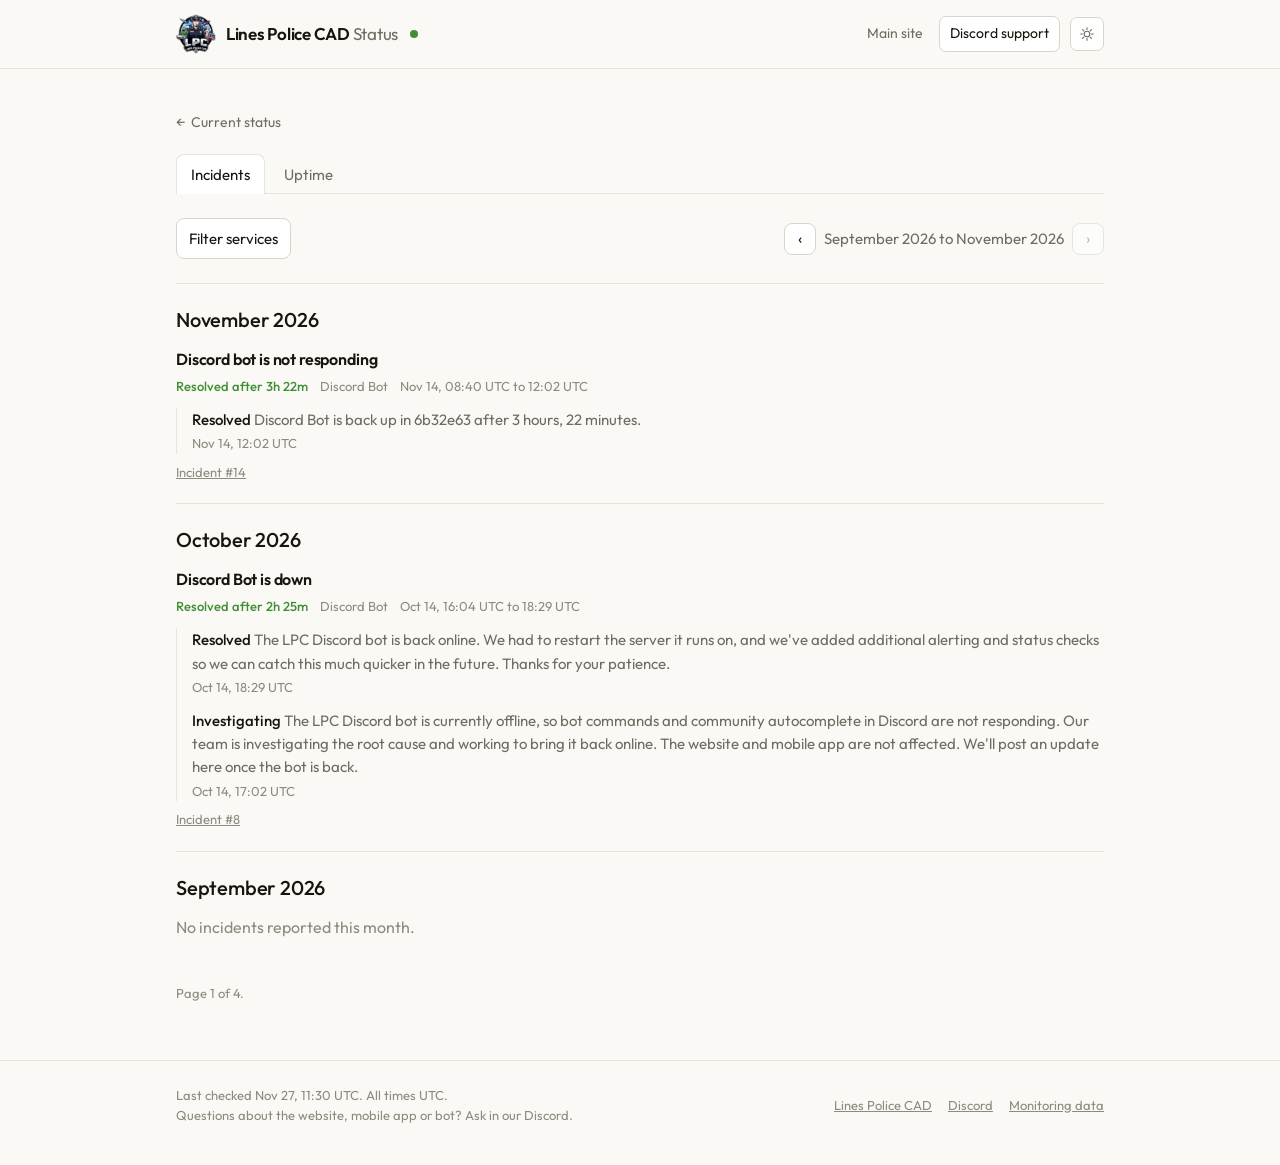
==== history/index.html @ 560a01b2 "deploy: f888c0a85e257b097f1a592a156c5e5d14d640ba" ====
<!doctype html>
<html lang="en">
<head>
<meta charset="utf-8">
<meta name="viewport" content="width=device-width, initial-scale=1">
<title>Incident history</title>
<meta name="description" content="Every incident recorded for Lines Police CAD, by month.">
<meta name="theme-color" content="#faf9f5">
<meta property="og:title" content="Incident history">
<meta property="og:description" content="Every incident recorded for Lines Police CAD, by month.">
<meta property="og:type" content="website">
<link rel="icon" href="../assets/lpc-logo.png">
<link rel="apple-touch-icon" href="../assets/lpc-logo.png">
<link rel="preconnect" href="https://fonts.googleapis.com">
<link rel="preconnect" href="https://fonts.gstatic.com" crossorigin>
<link rel="stylesheet" href="https://fonts.googleapis.com/css2?family=Outfit:wght@400;500;600&display=swap">
<link rel="stylesheet" href="../styles.css?v=1795838152975">
<script>
  // Applied before the first paint so a dark-mode visitor never sees a white
  // flash. The page follows the system setting until someone picks a side.
  try {
    var saved = localStorage.getItem("lpc-status-theme");
    if (saved === "dark" || saved === "light") document.documentElement.dataset.theme = saved;
  } catch (e) {}
</script>
</head>
<body>
<a class="skip" href="#content">Skip to service status</a>

<header class="masthead">
  <div class="wrap masthead-inner">
    <a class="brand" href="../">
      <img class="brand-logo" src="../assets/lpc-logo.png" alt="" width="40" height="40">
      <span class="brand-name">Lines Police CAD <span>Status</span></span>
      <span class="brand-dot mark-up" aria-hidden="true"></span>
    </a>
    <nav class="masthead-nav">
      <a href="https://www.linespolice-cad.com">Main site</a>
      <a class="btn" href="https://discord.gg/Y9ytW2ZMp4">Discord support</a>
      <button class="theme-toggle" type="button" aria-label="Switch between light and dark">
        <svg class="icon-sun" viewBox="0 0 24 24" aria-hidden="true" focusable="false"><circle cx="12" cy="12" r="4.2"/><path d="M12 2.6v2.6M12 18.8v2.6M2.6 12h2.6M18.8 12h2.6M5.3 5.3l1.9 1.9M16.8 16.8l1.9 1.9M18.7 5.3l-1.9 1.9M7.2 16.8l-1.9 1.9"/></svg>
        <svg class="icon-moon" viewBox="0 0 24 24" aria-hidden="true" focusable="false"><path d="M20 14.4A8.4 8.4 0 0 1 9.6 4a8.4 8.4 0 1 0 10.4 10.4z"/></svg>
      </button>
    </nav>
  </div>
</header>

<main id="content">
  <div class="wrap">
    <a class="back" href="../">Current status</a>
    
    <nav class="tabs">
      <a class="tab tab-on" href="../history/" aria-current="page">Incidents</a>
      <a class="tab" href="../uptime/">Uptime</a>
    </nav>

    <div class="controls">
      <details class="filter">
        <summary>Filter services</summary>
        <div class="filter-menu">
          <label><input type="checkbox" value="police-cad-frontend" checked> Police CAD Frontend</label>
          <label><input type="checkbox" value="police-cad-api" checked> Police CAD API</label>
          <label><input type="checkbox" value="discord-bot" checked> Discord Bot</label>
        </div>
      </details>
      <div class="window-nav">
        <a href="../history/2/" aria-label="Earlier months">&#8249;</a>
        <span>September 2026 to November 2026</span>
        <span class="disabled" aria-hidden="true">&#8250;</span>
      </div>
    </div>

    <div id="history">
      <section class="month-incidents">
        <h3>November 2026</h3>
        
        <article class="incident" data-slug="discord-bot">
          <h4>Discord bot is not responding</h4>
          <p class="incident-meta">
            <span class="outcome">Resolved after 3h 22m</span>
            <span>Discord Bot</span>
            <span>Nov 14, 08:40 UTC to 12:02 UTC</span>
          </p>
          <ul class="updates">
            <li>
              <p><span class="update-label">Resolved</span> Discord Bot is back up in 6b32e63 after 3 hours, 22 minutes.</p>
              <time>Nov 14, 12:02 UTC</time>
            </li>
          </ul>
          <a class="incident-link" href="https://github.com/Linesmerrill/police-cad-status/issues/14">Incident #14</a>
        </article>
        
      </section>
      <section class="month-incidents">
        <h3>October 2026</h3>
        
        <article class="incident" data-slug="discord-bot">
          <h4>Discord Bot is down</h4>
          <p class="incident-meta">
            <span class="outcome">Resolved after 2h 25m</span>
            <span>Discord Bot</span>
            <span>Oct 14, 16:04 UTC to 18:29 UTC</span>
          </p>
          <ul class="updates">
            <li>
              <p><span class="update-label">Resolved</span> The LPC Discord bot is back online. We had to restart the server it runs on, and we've added additional alerting and status checks so we can catch this much quicker in the future. Thanks for your patience.</p>
              <time>Oct 14, 18:29 UTC</time>
            </li>
            <li>
              <p><span class="update-label">Investigating</span> The LPC Discord bot is currently offline, so bot commands and community autocomplete in Discord are not responding. Our team is investigating the root cause and working to bring it back online. The website and mobile app are not affected. We'll post an update here once the bot is back.</p>
              <time>Oct 14, 17:02 UTC</time>
            </li>
          </ul>
          <a class="incident-link" href="https://github.com/Linesmerrill/police-cad-status/issues/8">Incident #8</a>
        </article>
        
      </section>
      <section class="month-incidents">
        <h3>September 2026</h3>
        <p class="muted">No incidents reported this month.</p>
      </section></div>

    <p class="muted page-count">Page 1 of 4.</p>

    <script>
      (function () {
        // ?page=N is the URL people tend to type; send them to the page itself.
        var asked = new URLSearchParams(location.search).get("page");
        var here = 1;
        if (asked && Number(asked) !== here && Number(asked) >= 1) {
          var target = Number(asked) === 1 ? "../history/" : "../history/" + Number(asked) + "/";
          location.replace(target);
          return;
        }

        // The filter hides incidents in the page rather than reloading it, so
        // without JavaScript every incident is simply shown.
        var boxes = Array.prototype.slice.call(document.querySelectorAll(".filter input"));
        function apply() {
          var on = boxes.filter(function (b) { return b.checked; }).map(function (b) { return b.value; });
          document.querySelectorAll(".incident[data-slug]").forEach(function (card) {
            card.hidden = on.indexOf(card.dataset.slug) === -1;
          });
          document.querySelectorAll(".month-incidents").forEach(function (section) {
            var any = section.querySelector(".incident:not([hidden])");
            var empty = section.querySelector(".filtered-empty");
            if (!any && !empty) {
              var p = document.createElement("p");
              p.className = "muted filtered-empty";
              p.textContent = "No incidents for the selected services.";
              section.appendChild(p);
            } else if (any && empty) {
              empty.remove();
            }
          });
        }
        boxes.forEach(function (box) { box.addEventListener("change", apply); });
      })();
    </script>
  </div>
</main>

<footer class="footer">
  <div class="wrap footer-inner">
    <p>
      Last checked Nov 27, 11:30 UTC. All times UTC.<br>
      Questions about the website, mobile app or bot? Ask in our Discord.
    </p>
    <nav>
      <a href="https://www.linespolice-cad.com">Lines Police CAD</a>
      <a href="https://discord.gg/Y9ytW2ZMp4">Discord</a>
      <a href="https://github.com/Linesmerrill/police-cad-status">Monitoring data</a>
    </nav>
  </div>
</footer>

<div class="tip" role="status" aria-live="off" hidden>
  <p class="tip-date"></p>
  <p class="tip-note"></p>
</div>

<script>
  // The toggle flips the current appearance, whether that came from the system
  // or from an earlier choice, and remembers it.
  (function () {
    var button = document.querySelector(".theme-toggle");
    if (!button) return;
    var root = document.documentElement;
    var dark = window.matchMedia("(prefers-color-scheme: dark)");
    var isDark = function () {
      return root.dataset.theme ? root.dataset.theme === "dark" : dark.matches;
    };
    var label = function () {
      button.setAttribute("aria-label", isDark() ? "Switch to light appearance" : "Switch to dark appearance");
    };
    button.addEventListener("click", function () {
      root.dataset.theme = isDark() ? "light" : "dark";
      try {
        localStorage.setItem("lpc-status-theme", root.dataset.theme);
      } catch (e) {}
      label();
    });
    dark.addEventListener("change", label);
    label();
  })();

  // A dropdown left open follows the usual rule: clicking away, or Escape,
  // closes it. Only the filter, never the "show all" disclosures, which are
  // content someone opened deliberately.
  (function () {
    function closeAll() {
      document.querySelectorAll("details.filter[open]").forEach(function (d) {
        d.open = false;
      });
    }
    document.addEventListener("click", function (event) {
      document.querySelectorAll("details.filter[open]").forEach(function (d) {
        if (!d.contains(event.target)) d.open = false;
      });
    });
    document.addEventListener("keydown", function (event) {
      if (event.key === "Escape") closeAll();
    });
  })();

  // One tooltip, moved to whichever bar is under the pointer. The text is on
  // the bar itself, so this only positions and shows it; a bar near an edge is
  // nudged back inside the viewport rather than hanging off it.
  (function () {
    var tip = document.querySelector(".tip");
    if (!tip) return;
    var dateEl = tip.querySelector(".tip-date");
    var noteEl = tip.querySelector(".tip-note");

    function show(bar) {
      dateEl.textContent = bar.dataset.date || "";
      noteEl.textContent = bar.dataset.note || "";
      tip.hidden = false;
      var b = bar.getBoundingClientRect();
      var t = tip.getBoundingClientRect();
      var left = b.left + b.width / 2 - t.width / 2;
      left = Math.min(Math.max(8, left), window.innerWidth - t.width - 8);
      var top = b.top - t.height - 10;
      var below = top < 8;
      if (below) top = b.bottom + 10;
      tip.classList.toggle("tip-below", below);
      tip.style.left = Math.round(left + window.scrollX) + "px";
      tip.style.top = Math.round(top + window.scrollY) + "px";
      tip.style.setProperty("--arrow", Math.round(b.left + b.width / 2 + window.scrollX - left - window.scrollX) + "px");
    }

    function hide() {
      tip.hidden = true;
    }

    document.addEventListener("mouseover", function (event) {
      var bar = event.target.closest(".bar");
      if (bar) show(bar);
    });
    document.addEventListener("mouseout", function (event) {
      if (event.target.closest(".bar")) hide();
    });
    window.addEventListener("scroll", hide, { passive: true });
  })();
</script>
</body>
</html>
---- styles.css ----
/* Lines Police CAD status page.
 *
 * A status page is read in a hurry by someone who wants one fact, so the page
 * spends its weight on that: the banner and the strips carry the colour, and
 * everything around them stays quiet. Light by default, dark when the reader's
 * system or the toggle says so.
 */

:root {
  --bg: #faf9f5;
  --surface: #ffffff;
  --line: #e7e4da;
  --line-strong: #d9d5c8;
  --text: #16160f;
  --muted: #6f6d62;
  --faint: #8d8a7e;

  --up: #3f8f34;
  --up-soft: #e4f0dc;
  --minor: #b99a1f;
  --moderate: #d98324;
  --major: #e0652c;
  --down: #cf3b30;
  --down-soft: #fbe6e3;
  --nodata: #ddd9cd;

  --radius: 10px;
  --shadow: 0 1px 2px rgba(22, 22, 15, 0.05);
  --wrap: 60rem;
}

:root:not([data-theme="light"]) {
  color-scheme: light;
}

@media (prefers-color-scheme: dark) {
  :root:not([data-theme="light"]) {
    color-scheme: dark;
    --bg: #15150f;
    --surface: #1d1d16;
    --line: #2e2e24;
    --line-strong: #3b3b2f;
    --text: #f3f1e9;
    --muted: #a5a294;
    --faint: #8a8779;

    --up: #68b355;
    --up-soft: #23301d;
    --minor: #d2b440;
    --moderate: #e2984a;
    --major: #e8784a;
    --down: #e4584c;
    --down-soft: #33201d;
    --nodata: #33332a;
    --shadow: none;
  }
}

:root[data-theme="dark"] {
  color-scheme: dark;
  --bg: #15150f;
  --surface: #1d1d16;
  --line: #2e2e24;
  --line-strong: #3b3b2f;
  --text: #f3f1e9;
  --muted: #a5a294;
  --faint: #8a8779;

  --up: #68b355;
  --up-soft: #23301d;
  --minor: #d2b440;
  --moderate: #e2984a;
  --major: #e8784a;
  --down: #e4584c;
  --down-soft: #33201d;
  --nodata: #33332a;
  --shadow: none;
}

* {
  box-sizing: border-box;
}

body {
  margin: 0;
  background: var(--bg);
  color: var(--text);
  font-family: Outfit, "Helvetica Neue", Helvetica, Arial, sans-serif;
  font-size: 1rem;
  line-height: 1.55;
  -webkit-font-smoothing: antialiased;
}

h2,
h3,
h4 {
  margin: 0;
  font-weight: 500;
  letter-spacing: -0.01em;
}

a {
  color: inherit;
}

.wrap {
  width: 100%;
  max-width: var(--wrap);
  margin: 0 auto;
  padding: 0 1rem;
}

.skip {
  position: absolute;
  left: -9999px;
}

.skip:focus {
  left: 1rem;
  top: 1rem;
  z-index: 2;
  padding: 0.5rem 0.75rem;
  background: var(--surface);
  border: 1px solid var(--line-strong);
  border-radius: 8px;
}

/* ------------------------------------------------------------- masthead -- */

.masthead {
  border-bottom: 1px solid var(--line);
  background: var(--bg);
}

.masthead-inner {
  display: flex;
  align-items: center;
  justify-content: space-between;
  gap: 1rem;
  min-height: 4.25rem;
}

.brand {
  display: inline-flex;
  align-items: center;
  gap: 0.625rem;
  text-decoration: none;
}

.brand-logo {
  width: 2.5rem;
  height: 2.5rem;
  display: block;
}

/* The dot carries the overall state, so a tab left open on the page still
   says something at a glance. */
.brand-dot {
  width: 0.5rem;
  height: 0.5rem;
  margin-left: 0.125rem;
  border-radius: 50%;
  background: var(--up);
}

.mark-degraded {
  background: var(--moderate);
}

.mark-down {
  background: var(--down);
}

.brand-name {
  font-size: 1.0625rem;
  font-weight: 600;
  letter-spacing: -0.015em;
}

.brand-name span {
  font-weight: 400;
  color: var(--muted);
}

.masthead-nav {
  display: flex;
  align-items: center;
  gap: 0.375rem;
}

.masthead-nav > a {
  padding: 0.4rem 0.625rem;
  border-radius: 7px;
  font-size: 0.875rem;
  color: var(--muted);
  text-decoration: none;
}

.masthead-nav > a:hover {
  color: var(--text);
  background: var(--surface);
}

.masthead-nav .btn {
  border: 1px solid var(--line-strong);
  color: var(--text);
  background: var(--surface);
}

.theme-toggle {
  display: inline-grid;
  place-items: center;
  width: 2.125rem;
  height: 2.125rem;
  margin-left: 0.25rem;
  padding: 0;
  border: 1px solid var(--line-strong);
  border-radius: 7px;
  background: var(--surface);
  color: var(--muted);
  cursor: pointer;
}

.theme-toggle:hover {
  color: var(--text);
}

.theme-toggle svg {
  width: 1rem;
  height: 1rem;
  fill: none;
  stroke: currentColor;
  stroke-width: 1.7;
  stroke-linecap: round;
}

.theme-toggle .icon-moon {
  display: none;
}

@media (prefers-color-scheme: dark) {
  :root:not([data-theme="light"]) .theme-toggle .icon-sun {
    display: none;
  }
  :root:not([data-theme="light"]) .theme-toggle .icon-moon {
    display: block;
  }
}

:root[data-theme="dark"] .theme-toggle .icon-sun {
  display: none;
}

:root[data-theme="dark"] .theme-toggle .icon-moon {
  display: block;
}

/* --------------------------------------------------------------- banner -- */

main {
  padding: 2.5rem 0 3.5rem;
}

.banner {
  display: flex;
  align-items: center;
  padding: 1rem 1.25rem;
  border-radius: var(--radius);
  background: var(--up);
  color: #fff;
}

.banner h2 {
  font-size: 1.25rem;
  font-weight: 500;
}

.banner-degraded {
  background: var(--moderate);
}

.banner-down {
  background: var(--down);
}

.caption {
  margin: 1.75rem 0 0.625rem;
  text-align: right;
  font-size: 0.8125rem;
  color: var(--faint);
}

/* ------------------------------------------------------------- services -- */

.services {
  display: grid;
  gap: 0.625rem;
}

.service {
  display: block;
  padding: 1rem 1.125rem 0.875rem;
  border: 1px solid var(--line);
  border-radius: var(--radius);
  background: var(--surface);
  box-shadow: var(--shadow);
  color: inherit;
  text-decoration: none;
  transition: border-color 0.12s ease;
}

a.service:hover {
  border-color: var(--line-strong);
}

a.service:hover .service-name {
  text-decoration: underline;
  text-underline-offset: 3px;
}

.service-head {
  display: flex;
  align-items: baseline;
  justify-content: space-between;
  gap: 1rem;
  margin-bottom: 0.875rem;
}

.service-name {
  font-size: 1rem;
  font-weight: 500;
}

.pill {
  flex: none;
  font-size: 0.8125rem;
  color: var(--up);
}

.pill-degraded {
  color: var(--moderate);
}

.pill-down {
  color: var(--down);
}

/* The 90 bars share the width rather than scrolling, so the strip reads the
   same on a phone as on a desktop: narrower bars, same 90 days. */
.strip {
  display: flex;
  gap: 2px;
  height: 2.125rem;
}

.bar {
  flex: 1 1 0;
  min-width: 2px;
  border-radius: 1px;
  background: var(--up);
}

.bar-minor {
  background: var(--minor);
}

.bar-moderate {
  background: var(--moderate);
}

.bar-major {
  background: var(--major);
}

.bar-down {
  background: var(--down);
}

.bar-nodata {
  background: var(--nodata);
}

.strip-legend {
  margin: 0.5rem 0 0;
  display: flex;
  align-items: center;
  gap: 0.625rem;
  margin-top: 0.5rem;
  font-size: 0.8125rem;
  color: var(--faint);
}

.strip-legend .rule {
  flex: 1 1 auto;
  height: 1px;
  background: var(--line);
}

.strip-legend .uptime {
  flex: none;
  color: var(--muted);
}

/* ------------------------------------------------------------ incidents -- */

.section-title {
  margin: 3rem 0 0.5rem;
  font-size: 1.5rem;
}

.day {
  padding: 1.25rem 0;
  border-top: 1px solid var(--line);
}

.day h3 {
  margin-bottom: 0.5rem;
  font-size: 1.0625rem;
}

.muted {
  margin: 0;
  color: var(--faint);
}

.incident + .incident {
  margin-top: 1.25rem;
}

.incident h4 {
  font-size: 1rem;
  font-weight: 600;
}

.incident-meta {
  display: flex;
  flex-wrap: wrap;
  gap: 0.25rem 0.75rem;
  margin: 0.25rem 0 0;
  font-size: 0.8125rem;
  color: var(--faint);
}

.incident-meta .outcome {
  font-weight: 500;
  color: var(--up);
}

.incident-meta .outcome-open {
  color: var(--down);
}

.updates {
  margin: 0.75rem 0 0;
  padding: 0 0 0 0.9375rem;
  list-style: none;
  border-left: 1px solid var(--line);
}

.updates li + li {
  margin-top: 0.75rem;
}

.updates p {
  margin: 0;
  font-size: 0.9375rem;
  color: var(--muted);
}

.updates time {
  display: block;
  margin-top: 0.125rem;
  font-size: 0.8125rem;
  color: var(--faint);
}

.update-label {
  font-weight: 500;
  color: var(--text);
}

.incident-link {
  display: inline-block;
  margin-top: 0.5rem;
  font-size: 0.8125rem;
  color: var(--faint);
}

/* --------------------------------------------------- one service's page -- */

.back {
  display: inline-block;
  margin-bottom: 1.25rem;
  font-size: 0.875rem;
  color: var(--muted);
  text-decoration: none;
}

.back::before {
  content: "\2190";
  margin-right: 0.375rem;
}

.back:hover {
  color: var(--text);
}

.service-hero {
  display: flex;
  align-items: baseline;
  justify-content: space-between;
  gap: 1rem;
}

.service-hero h2 {
  font-size: 1.75rem;
}

.service-sub {
  margin: 0.25rem 0 1.5rem;
  font-size: 0.875rem;
  color: var(--faint);
}

.service-sub .host {
  color: var(--muted);
}

.stats {
  display: grid;
  grid-template-columns: repeat(4, 1fr);
  gap: 0.625rem;
}

.stat {
  display: flex;
  flex-direction: column;
  gap: 0.125rem;
  padding: 0.875rem 1rem;
  border: 1px solid var(--line);
  border-radius: var(--radius);
  background: var(--surface);
  box-shadow: var(--shadow);
}

.stat-value {
  font-size: 1.375rem;
  font-weight: 500;
  letter-spacing: -0.02em;
}

.stat-label {
  font-size: 0.8125rem;
  color: var(--faint);
}

.panel {
  margin-top: 0.625rem;
  padding: 1rem 1.125rem 1.125rem;
  border: 1px solid var(--line);
  border-radius: var(--radius);
  background: var(--surface);
  box-shadow: var(--shadow);
}

.panel h3 {
  margin-bottom: 0.875rem;
  font-size: 0.9375rem;
  color: var(--muted);
}

/* Horizontal bars: label, track, figure. Used for response times and for the
   days that had downtime, which are the two things there is real data for. */
.chart-rows {
  display: grid;
  gap: 0.5rem;
}

.chart-row {
  display: grid;
  grid-template-columns: 6.5rem 1fr 4.5rem;
  align-items: center;
  gap: 0.75rem;
  font-size: 0.875rem;
}

.chart-label {
  color: var(--muted);
}

.chart-track {
  height: 0.625rem;
  border-radius: 999px;
  background: var(--line);
  overflow: hidden;
}

.chart-fill {
  display: block;
  height: 100%;
  border-radius: 999px;
  background: var(--up);
}

.chart-fill-minor {
  background: var(--minor);
}

.chart-fill-moderate {
  background: var(--moderate);
}

.chart-fill-major {
  background: var(--major);
}

.chart-fill-down {
  background: var(--down);
}

.chart-value {
  text-align: right;
  color: var(--muted);
  font-variant-numeric: tabular-nums;
}

/* ------------------------------------------- uptime and incident history -- */

.sr-only {
  position: absolute;
  width: 1px;
  height: 1px;
  overflow: hidden;
  clip: rect(0 0 0 0);
  white-space: nowrap;
}

.tabs {
  display: flex;
  gap: 0.25rem;
  margin: 0 0 1.5rem;
  border-bottom: 1px solid var(--line);
}

.tab {
  padding: 0.5rem 0.875rem;
  border: 1px solid transparent;
  border-bottom: 0;
  border-radius: 8px 8px 0 0;
  margin-bottom: -1px;
  font-size: 0.9375rem;
  color: var(--muted);
  text-decoration: none;
}

.tab:hover {
  color: var(--text);
}

.tab-on {
  border-color: var(--line);
  background: var(--surface);
  color: var(--text);
}

.controls {
  display: flex;
  align-items: center;
  justify-content: space-between;
  gap: 1rem;
  flex-wrap: wrap;
  margin-bottom: 1.5rem;
}

.field select,
.filter > summary {
  appearance: none;
  padding: 0.5rem 0.75rem;
  border: 1px solid var(--line-strong);
  border-radius: 8px;
  background: var(--surface);
  color: var(--text);
  font: inherit;
  font-size: 0.9375rem;
  cursor: pointer;
}

.field select {
  padding-right: 2rem;
  background-image: linear-gradient(45deg, transparent 50%, currentColor 50%), linear-gradient(135deg, currentColor 50%, transparent 50%);
  background-position: calc(100% - 1rem) 1.15rem, calc(100% - 0.7rem) 1.15rem;
  background-size: 5px 5px;
  background-repeat: no-repeat;
}

.filter {
  position: relative;
}

.filter > summary {
  list-style: none;
  display: inline-block;
}

.filter > summary::-webkit-details-marker {
  display: none;
}

.filter-menu {
  position: absolute;
  z-index: 5;
  margin-top: 0.375rem;
  min-width: 14rem;
  padding: 0.5rem;
  border: 1px solid var(--line-strong);
  border-radius: 8px;
  background: var(--surface);
  box-shadow: 0 8px 24px rgba(22, 22, 15, 0.12);
}

.filter-menu label {
  display: flex;
  align-items: center;
  gap: 0.5rem;
  padding: 0.375rem 0.5rem;
  border-radius: 6px;
  font-size: 0.9375rem;
  cursor: pointer;
}

.filter-menu label:hover {
  background: var(--bg);
}

.window-nav {
  display: flex;
  align-items: center;
  gap: 0.5rem;
  font-size: 0.9375rem;
  color: var(--muted);
}

.window-nav button,
.window-nav a,
.window-nav .disabled {
  display: inline-grid;
  place-items: center;
  width: 2rem;
  height: 2rem;
  border: 1px solid var(--line-strong);
  border-radius: 8px;
  background: var(--surface);
  color: var(--text);
  font-size: 1rem;
  text-decoration: none;
  cursor: pointer;
}

.window-nav button[disabled],
.window-nav .disabled {
  color: var(--faint);
  cursor: default;
  opacity: 0.55;
}

/* Month calendars: one square per day, weeks running Sunday to Saturday. */
.months {
  display: grid;
  grid-template-columns: repeat(3, 1fr);
  gap: 1.5rem;
}

.month-head {
  display: flex;
  align-items: baseline;
  justify-content: space-between;
  gap: 0.5rem;
  margin-bottom: 0.625rem;
}

.month-head h3 {
  font-size: 1rem;
}

.month-head span {
  font-size: 0.8125rem;
  color: var(--faint);
  font-variant-numeric: tabular-nums;
}

.grid {
  display: grid;
  grid-template-columns: repeat(7, 1fr);
  gap: 4px;
}

.cell {
  aspect-ratio: 1;
  border-radius: 3px;
  background: var(--up);
}

.cell-minor {
  background: var(--minor);
}

.cell-moderate {
  background: var(--moderate);
}

.cell-major {
  background: var(--major);
}

.cell-down {
  background: var(--down);
}

.cell-nodata {
  background: var(--nodata);
}

.cell-pad {
  background: transparent;
}

.month-incidents {
  padding: 1.25rem 0;
  border-top: 1px solid var(--line);
}

.month-incidents h3 {
  margin-bottom: 0.75rem;
  font-size: 1.25rem;
}

.more {
  margin-top: 1.25rem;
}

.more > summary {
  padding: 0.5rem 0.875rem;
  border: 1px solid var(--line);
  border-radius: 8px;
  background: var(--surface);
  font-size: 0.875rem;
  color: var(--muted);
  cursor: pointer;
  list-style: none;
  text-align: center;
}

.more > summary::-webkit-details-marker {
  display: none;
}

.more > summary:hover {
  color: var(--text);
}

.more[open] > summary {
  margin-bottom: 1.25rem;
}

.page-count {
  margin-top: 1.5rem;
  font-size: 0.8125rem;
}

.more-link {
  margin: 1.5rem 0 0;
  font-size: 0.9375rem;
}

/* ------------------------------------------------------------- tooltip -- */

.tip {
  position: absolute;
  z-index: 10;
  min-width: 11rem;
  max-width: 17rem;
  padding: 0.625rem 0.75rem;
  border: 1px solid var(--line-strong);
  border-radius: 8px;
  background: var(--surface);
  box-shadow: 0 6px 20px rgba(22, 22, 15, 0.12);
  pointer-events: none;
}

.tip[hidden] {
  display: none;
}

.tip p {
  margin: 0;
  font-size: 0.8125rem;
  color: var(--muted);
}

.tip .tip-date {
  margin-bottom: 0.125rem;
  font-weight: 500;
  color: var(--text);
}

.tip::after {
  content: "";
  position: absolute;
  left: var(--arrow, 50%);
  bottom: -5px;
  width: 8px;
  height: 8px;
  margin-left: -4px;
  background: var(--surface);
  border-right: 1px solid var(--line-strong);
  border-bottom: 1px solid var(--line-strong);
  transform: rotate(45deg);
}

.tip-below::after {
  bottom: auto;
  top: -5px;
  border: 1px solid var(--line-strong);
  border-right: 0;
  border-bottom: 0;
}

/* --------------------------------------------------------------- footer -- */

.footer {
  border-top: 1px solid var(--line);
  padding: 1.5rem 0 2.5rem;
  font-size: 0.8125rem;
  color: var(--faint);
}

.footer-inner {
  display: flex;
  align-items: center;
  justify-content: space-between;
  gap: 1rem;
  flex-wrap: wrap;
}

.footer p {
  margin: 0;
}

.footer nav {
  display: flex;
  gap: 1rem;
}

@media (max-width: 40rem) {
  main {
    padding: 1.75rem 0 2.5rem;
  }

  .masthead-inner {
    flex-wrap: wrap;
    padding-top: 0.75rem;
    padding-bottom: 0.75rem;
  }

  .banner h2 {
    font-size: 1.125rem;
  }

  .caption {
    text-align: left;
  }

  .strip {
    gap: 1px;
    height: 1.75rem;
  }

  .strip-legend {
    justify-content: space-between;
  }

  .strip-legend .rule,
  .strip-legend .since {
    display: none;
  }

  .strip-legend .uptime {
    order: -1;
  }

  .stats {
    grid-template-columns: repeat(2, 1fr);
  }

  .chart-row {
    grid-template-columns: 5.5rem 1fr 3.75rem;
    gap: 0.5rem;
    font-size: 0.8125rem;
  }

  .service-hero h2 {
    font-size: 1.375rem;
  }

  .months {
    grid-template-columns: 1fr;
    gap: 1.75rem;
  }

  .controls {
    gap: 0.75rem;
  }
}
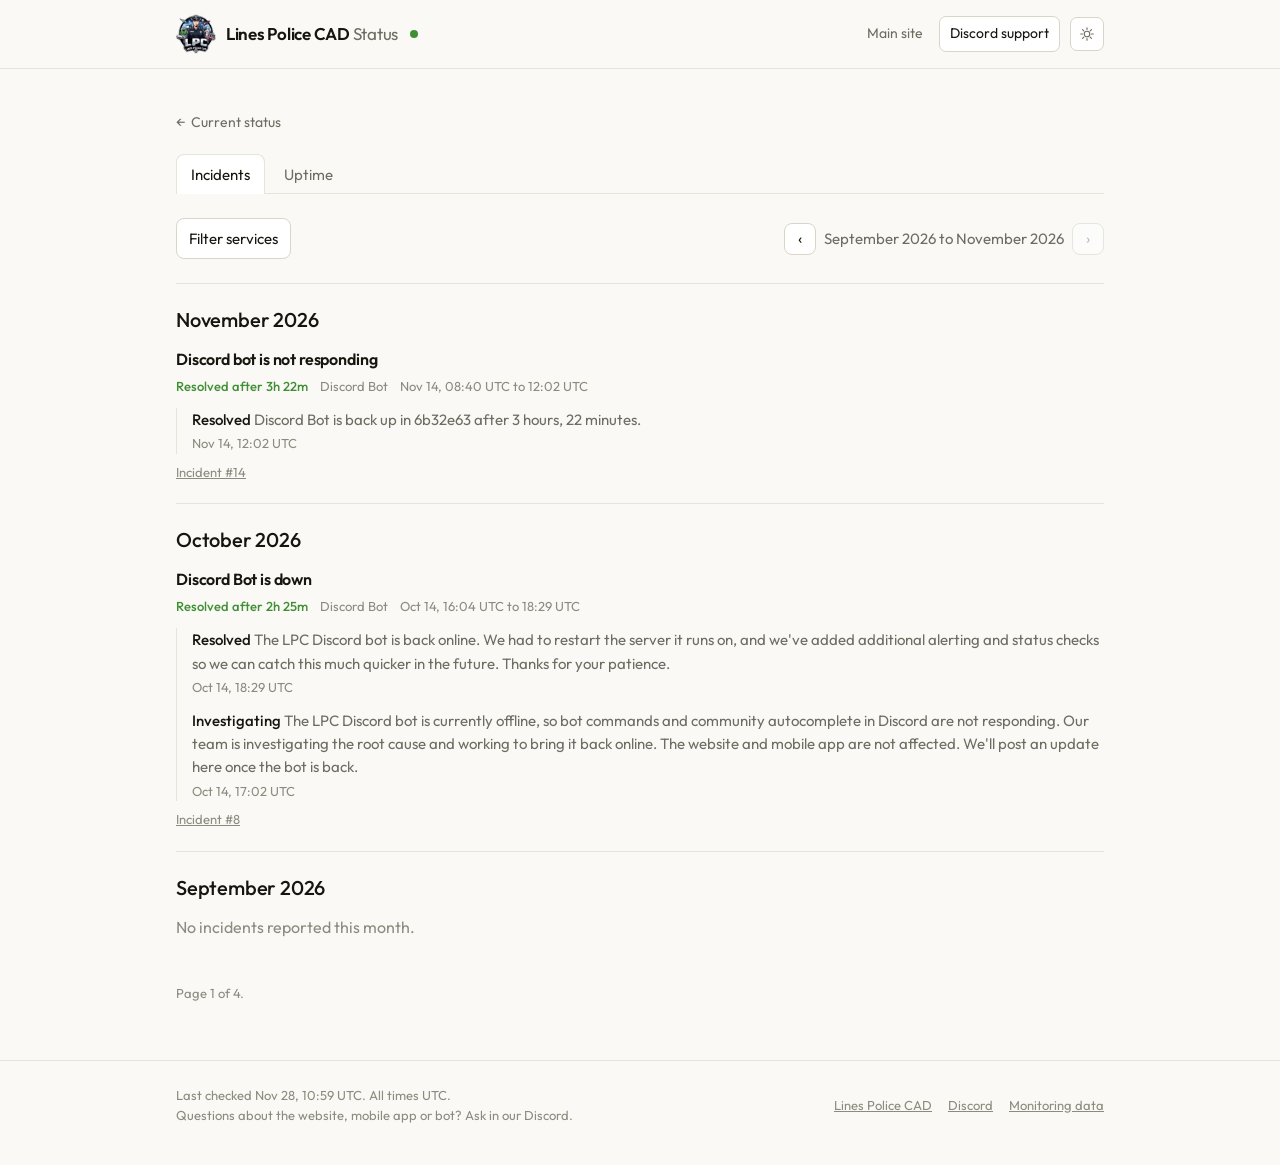
==== commit 41215921: "deploy: 2378bfb6e1bbcca54169888ef8b5152372ff4e50" ====
--- a/history/index.html
+++ b/history/index.html
@@ -14,7 +14,7 @@
 <link rel="preconnect" href="https://fonts.googleapis.com">
 <link rel="preconnect" href="https://fonts.gstatic.com" crossorigin>
 <link rel="stylesheet" href="https://fonts.googleapis.com/css2?family=Outfit:wght@400;500;600&display=swap">
-<link rel="stylesheet" href="../styles.css?v=1795838152975">
+<link rel="stylesheet" href="../styles.css?v=1795863872520">
 <script>
   // Applied before the first paint so a dark-mode visitor never sees a white
   // flash. The page follows the system setting until someone picks a side.
@@ -163,7 +163,7 @@
 <footer class="footer">
   <div class="wrap footer-inner">
     <p>
-      Last checked Nov 27, 11:30 UTC. All times UTC.<br>
+      Last checked Nov 28, 10:59 UTC. All times UTC.<br>
       Questions about the website, mobile app or bot? Ask in our Discord.
     </p>
     <nav>
